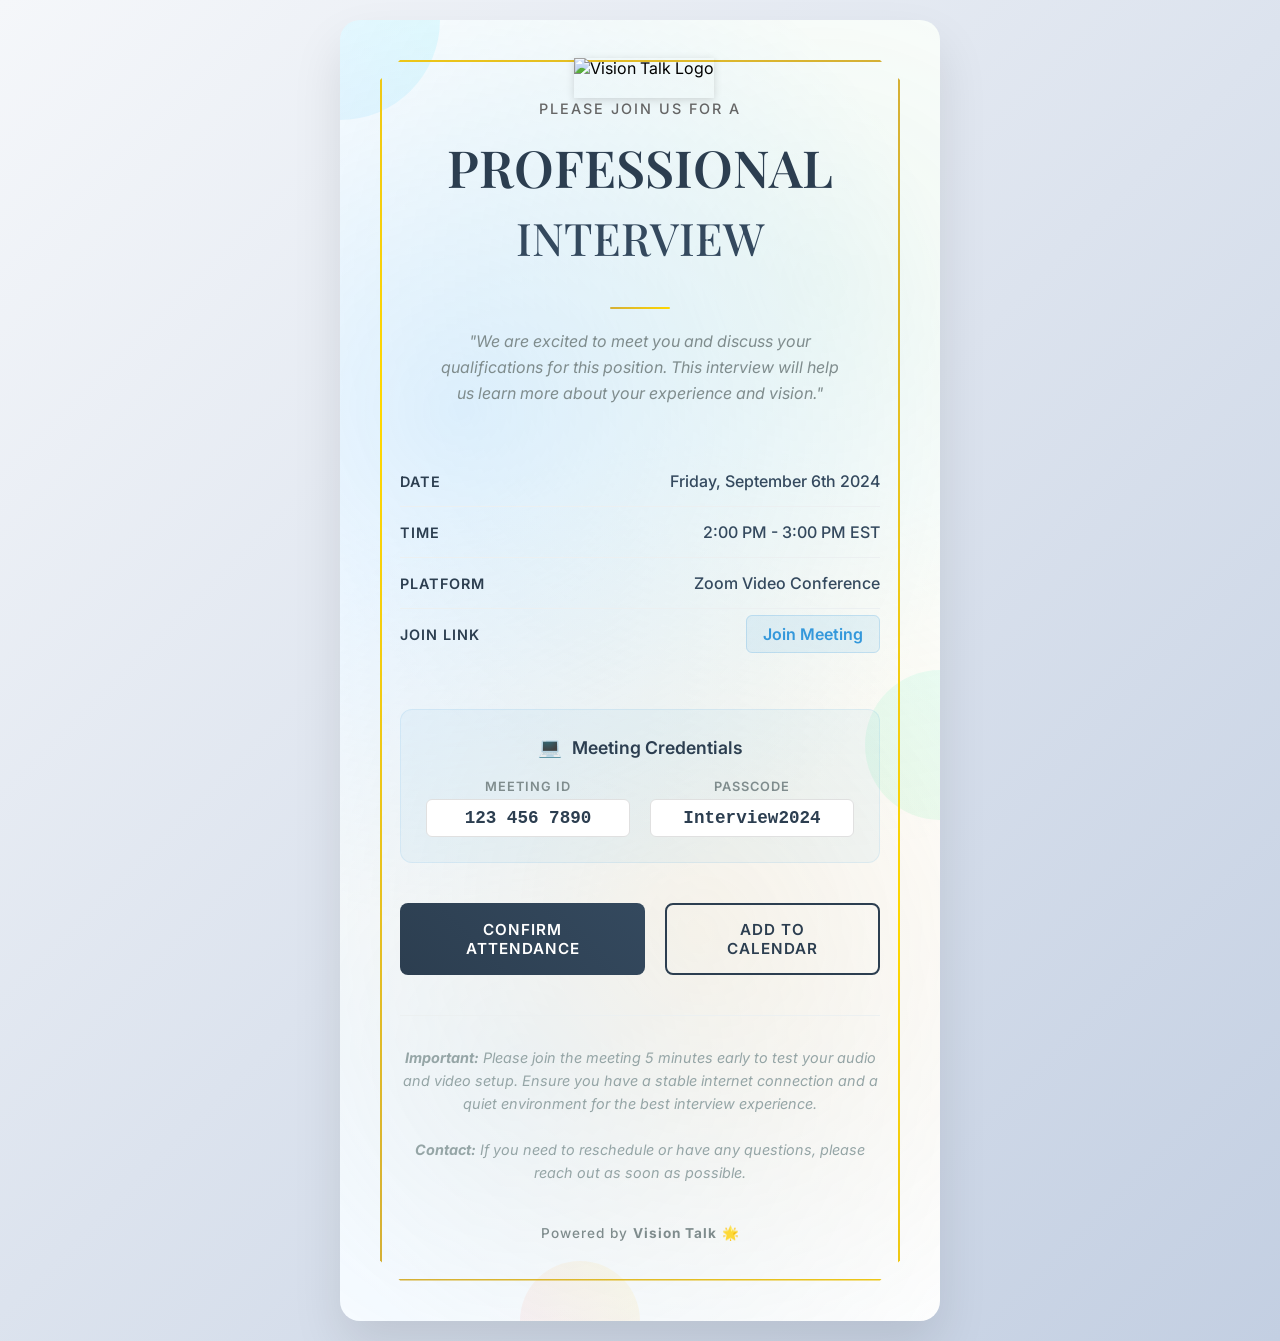
==== index.html @ 036f61ce "rename" ====
<!DOCTYPE html>
<html lang="en">
  <head>
    <meta charset="UTF-8" />
    <meta name="viewport" content="width=device-width, initial-scale=1.0" />
    <title>Interview Invitation</title>
    <link
      rel="stylesheet"
      href="https://cdnjs.cloudflare.com/ajax/libs/animate.css/4.1.1/animate.min.css"
    />
    <link
      href="https://fonts.googleapis.com/css2?family=Playfair+Display:wght@400;500;600;700&family=Inter:wght@300;400;500;600&display=swap"
      rel="stylesheet"
    />
    <style>
      * {
        margin: 0;
        padding: 0;
        box-sizing: border-box;
      }

      body {
        font-family: "Inter", sans-serif;
        background: linear-gradient(135deg, #f5f7fa 0%, #c3cfe2 100%);
        min-height: 100vh;
        display: flex;
        justify-content: center;
        align-items: center;
        padding: 20px;
      }

      .invitation-container {
        position: relative;
        max-width: 600px;
        width: 100%;
        background: white;
        border-radius: 20px;
        overflow: hidden;
        box-shadow: 0 25px 50px rgba(0, 0, 0, 0.1);
        transition: transform 0.3s ease, box-shadow 0.3s ease;
      }

      .invitation-container:hover {
        transform: translateY(-5px);
        box-shadow: 0 35px 70px rgba(0, 0, 0, 0.15);
      }

      /* Watercolor Background */
      .watercolor-bg {
        position: absolute;
        top: 0;
        left: 0;
        width: 100%;
        height: 100%;
        opacity: 0.6;
        background: radial-gradient(
            circle at 20% 30%,
            rgba(79, 172, 254, 0.3) 0%,
            transparent 50%
          ),
          radial-gradient(
            circle at 80% 20%,
            rgba(130, 202, 157, 0.2) 0%,
            transparent 50%
          ),
          radial-gradient(
            circle at 60% 70%,
            rgba(255, 183, 77, 0.2) 0%,
            transparent 50%
          ),
          radial-gradient(
            circle at 30% 80%,
            rgba(79, 172, 254, 0.2) 0%,
            transparent 50%
          );
      }

      /* Animated watercolor blobs */
      .blob {
        position: absolute;
        border-radius: 50%;
        opacity: 0.1;
        animation: float 6s ease-in-out infinite;
      }

      .blob1 {
        width: 200px;
        height: 200px;
        background: linear-gradient(45deg, #4facfe, #00f2fe);
        top: -100px;
        left: -100px;
        animation-delay: 0s;
      }

      .blob2 {
        width: 150px;
        height: 150px;
        background: linear-gradient(45deg, #43e97b, #38f9d7);
        top: 50%;
        right: -75px;
        animation-delay: 2s;
      }

      .blob3 {
        width: 120px;
        height: 120px;
        background: linear-gradient(45deg, #fa709a, #fee140);
        bottom: -60px;
        left: 30%;
        animation-delay: 4s;
      }

      @keyframes float {
        0%,
        100% {
          transform: translateY(0px) scale(1);
          opacity: 0.1;
        }
        50% {
          transform: translateY(-20px) scale(1.1);
          opacity: 0.15;
        }
      }

      /* Geometric frame */
      .geometric-frame {
        position: absolute;
        top: 40px;
        left: 40px;
        right: 40px;
        bottom: 40px;
        border: 2px solid transparent;
        background: linear-gradient(45deg, #d4af37, #ffd700, #d4af37) border-box;
        -webkit-mask: linear-gradient(#fff 0 0) padding-box,
          linear-gradient(#fff 0 0);
        -webkit-mask-composite: exclude;
        mask: linear-gradient(#fff 0 0) padding-box, linear-gradient(#fff 0 0);
        mask-composite: exclude;
        clip-path: polygon(
          0 20px,
          20px 0,
          calc(100% - 20px) 0,
          100% 20px,
          100% calc(100% - 20px),
          calc(100% - 20px) 100%,
          20px 100%,
          0 calc(100% - 20px)
        );
      }

      /* Content */
      .content {
        position: relative;
        z-index: 10;
        padding: 80px 60px;
        text-align: center;
      }

      .header-text {
        font-family: "Inter", sans-serif;
        font-size: 0.9rem;
        font-weight: 500;
        color: #666;
        letter-spacing: 2px;
        text-transform: uppercase;
        margin-bottom: 20px;
      }

      .main-title {
        font-family: "Playfair Display", serif;
        font-size: 3.2rem;
        font-weight: 600;
        color: #2c3e50;
        margin-bottom: 10px;
        line-height: 1.2;
      }

      .subtitle {
        font-family: "Playfair Display", serif;
        font-size: 2.8rem;
        font-weight: 500;
        color: #34495e;
        margin-bottom: 40px;
      }

      .invitation-text {
        font-size: 1rem;
        color: #7f8c8d;
        font-style: italic;
        margin-bottom: 50px;
        max-width: 400px;
        margin-left: auto;
        margin-right: auto;
        line-height: 1.6;
      }

      /* Details Section */
      .details-section {
        margin: 50px 0;
      }

      .detail-row {
        display: flex;
        justify-content: space-between;
        align-items: center;
        padding: 15px 0;
        border-bottom: 1px solid #ecf0f1;
      }

      .detail-row:last-child {
        border-bottom: none;
      }

      .detail-label {
        font-family: "Inter", sans-serif;
        font-size: 0.9rem;
        font-weight: 600;
        color: #2c3e50;
        text-transform: uppercase;
        letter-spacing: 1px;
        flex: 1;
        text-align: left;
      }

      .detail-value {
        font-family: "Inter", sans-serif;
        font-size: 1rem;
        color: #34495e;
        flex: 2;
        text-align: right;
        font-weight: 500;
      }

      .zoom-link {
        color: #3498db !important;
        text-decoration: none;
        font-weight: 600;
        padding: 8px 16px;
        background: rgba(52, 152, 219, 0.1);
        border-radius: 6px;
        transition: all 0.3s ease;
        border: 1px solid rgba(52, 152, 219, 0.2);
      }

      .zoom-link:hover {
        background: #3498db;
        color: white !important;
        transform: translateY(-2px);
        box-shadow: 0 5px 15px rgba(52, 152, 219, 0.3);
      }

      /* Meeting Info Box */
      .meeting-info {
        background: rgba(52, 152, 219, 0.05);
        border: 1px solid rgba(52, 152, 219, 0.1);
        border-radius: 12px;
        padding: 25px;
        margin: 30px 0;
      }

      .meeting-info h4 {
        font-family: "Inter", sans-serif;
        font-size: 1.1rem;
        font-weight: 600;
        color: #2c3e50;
        margin-bottom: 15px;
        display: flex;
        align-items: center;
        justify-content: center;
      }

      .meeting-info h4:before {
        content: "💻";
        margin-right: 10px;
        font-size: 1.2rem;
      }

      .credentials {
        display: grid;
        grid-template-columns: 1fr 1fr;
        gap: 20px;
        margin-top: 20px;
      }

      .credential-item {
        text-align: center;
      }

      .credential-label {
        font-size: 0.8rem;
        font-weight: 600;
        color: #7f8c8d;
        text-transform: uppercase;
        letter-spacing: 1px;
        margin-bottom: 5px;
      }

      .credential-value {
        font-size: 1.1rem;
        font-weight: 600;
        color: #2c3e50;
        font-family: "Courier New", monospace;
        background: white;
        padding: 8px 12px;
        border-radius: 6px;
        border: 1px solid #e0e0e0;
      }

      /* Action Buttons */
      .action-buttons {
        display: flex;
        gap: 20px;
        justify-content: center;
        margin: 40px 0 20px 0;
      }

      .btn {
        padding: 15px 30px;
        border: none;
        border-radius: 8px;
        font-family: "Inter", sans-serif;
        font-size: 0.95rem;
        font-weight: 600;
        cursor: pointer;
        transition: all 0.3s ease;
        text-transform: uppercase;
        letter-spacing: 1px;
      }

      .btn-primary {
        background: linear-gradient(45deg, #2c3e50, #34495e);
        color: white;
      }

      .btn-secondary {
        background: transparent;
        color: #2c3e50;
        border: 2px solid #2c3e50;
      }

      .btn:hover {
        transform: translateY(-3px);
        box-shadow: 0 10px 25px rgba(0, 0, 0, 0.2);
      }

      .btn-secondary:hover {
        background: #2c3e50;
        color: white;
      }

      /* Footer Note */
      .footer-note {
        margin-top: 40px;
        padding-top: 30px;
        border-top: 1px solid #ecf0f1;
        font-size: 0.9rem;
        color: #95a5a6;
        font-style: italic;
        line-height: 1.6;
      }

      /* Responsive Design */
      @media (max-width: 768px) {
        .content {
          padding: 60px 30px;
        }

        .main-title {
          font-size: 2.5rem;
        }

        .subtitle {
          font-size: 2.2rem;
        }

        .geometric-frame {
          left: 20px;
          right: 20px;
          top: 20px;
          bottom: 20px;
        }

        .action-buttons {
          flex-direction: column;
          align-items: center;
        }

        .btn {
          min-width: 200px;
        }

        .credentials {
          grid-template-columns: 1fr;
        }

        .detail-row {
          flex-direction: column;
          gap: 10px;
          align-items: flex-start;
        }

        .detail-label,
        .detail-value {
          text-align: left;
        }
      }

      .brand-header {
        position: absolute;
        top: 38px;
        left: 39%;
        transform: translateX(-50%);
        display: flex;
        align-items: center;
        gap: 10px;
        z-index: 20;
      }

      .brand-header img {
        /* width: 40px; */
        height: 40px;
        /* border-radius: 50%; */
        object-fit: cover;
        box-shadow: 0 2px 8px rgba(0, 0, 0, 0.15);
      }

      .brand-header span {
        font-family: "Playfair Display", serif;
        font-size: 1.2rem;
        font-weight: 600;
        color: #2c3e50;
      }

      .brand-footer {
        margin-top: 40px;
        font-size: 0.85rem;
        font-weight: 500;
        color: #7f8c8d;
        text-align: center;
        letter-spacing: 1px;
      }

      .accent-line {
        width: 60px;
        height: 2px;
        background: linear-gradient(90deg, #d4af37, #ffd700);
        margin: 20px auto;
        border-radius: 1px;
      }
    </style>
  </head>
  <body>
    <div class="invitation-container fade-in-scale">
      <!-- Animated background elements -->
      <div class="watercolor-bg"></div>
      <div class="blob blob1"></div>
      <div class="blob blob2"></div>
      <div class="blob blob3"></div>

      <!-- Geometric frame -->
      <div class="geometric-frame"></div>

      <div
        class="brand-header animate__animated animate__fadeInDown"
        data-wow-delay="0.1s"
      >
        <img src="remove-logo.png" alt="Vision Talk Logo" />
        <!-- <span>Vision Talk</span> -->
      </div>

      <div class="content">
        <div
          class="header-text animate-on-scroll animate__fadeInDown"
          data-wow-delay="0.2s"
        >
          Please join us for a
        </div>

        <h1
          class="main-title animate-on-scroll animate__fadeInUp"
          data-wow-delay="0.4s"
        >
          PROFESSIONAL
        </h1>
        <h2
          class="subtitle animate-on-scroll animate__fadeInUp"
          data-wow-delay="0.6s"
        >
          INTERVIEW
        </h2>

        <div
          class="accent-line animate-on-scroll animate__fadeIn"
          data-wow-delay="0.8s"
        ></div>

        <p
          class="invitation-text animate-on-scroll animate__fadeInUp"
          data-wow-delay="1s"
        >
          "We are excited to meet you and discuss your qualifications for this
          position. This interview will help us learn more about your experience
          and vision."
        </p>

        <div
          class="details-section animate-on-scroll animate__fadeInUp"
          data-wow-delay="1.2s"
        >
          <div class="detail-row">
            <span class="detail-label">Date</span>
            <span class="detail-value">Friday, September 6th 2024</span>
          </div>

          <div class="detail-row">
            <span class="detail-label">Time</span>
            <span class="detail-value">2:00 PM - 3:00 PM EST</span>
          </div>

          <div class="detail-row">
            <span class="detail-label">Platform</span>
            <span class="detail-value">Zoom Video Conference</span>
          </div>

          <div class="detail-row">
            <span class="detail-label">Join Link</span>
            <span class="detail-value">
              <a
                href="https://zoom.us/j/1234567890?pwd=example123"
                class="zoom-link"
                target="_blank"
              >
                Join Meeting
              </a>
            </span>
          </div>
        </div>

        <div
          class="meeting-info animate-on-scroll animate__fadeInUp"
          data-wow-delay="1.0s"
        >
          <h4>Meeting Credentials</h4>
          <div class="credentials">
            <div class="credential-item">
              <div class="credential-label">Meeting ID</div>
              <div class="credential-value">123 456 7890</div>
            </div>
            <div class="credential-item">
              <div class="credential-label">Passcode</div>
              <div class="credential-value">Interview2024</div>
            </div>
          </div>
        </div>

        <div
          class="action-buttons animate-on-scroll animate__fadeInUp"
          data-wow-delay="1.0s"
        >
          <button class="btn btn-primary" onclick="confirmAttendance()">
            Confirm Attendance
          </button>
          <button class="btn btn-secondary" onclick="addToCalendar()">
            Add to Calendar
          </button>
        </div>

        <div
          class="footer-note animate-on-scroll animate__fadeIn"
          data-wow-delay="1.1s"
        >
          <strong>Important:</strong> Please join the meeting 5 minutes early to
          test your audio and video setup. Ensure you have a stable internet
          connection and a quiet environment for the best interview experience.
          <br /><br />
          <strong>Contact:</strong> If you need to reschedule or have any
          questions, please reach out as soon as possible.
        </div>

        <div
          class="brand-footer animate__animated animate__fadeInUp"
          data-wow-delay="1.8s"
        >
          Powered by <strong>Vision Talk</strong> 🌟
        </div>
      </div>
    </div>

    <script src="https://cdnjs.cloudflare.com/ajax/libs/wow/1.1.2/wow.min.js"></script>

    <script>
      new WOW({
        boxClass: "animate-on-scroll",
        animateClass: "animate__animated",
        offset: 0,
        mobile: true,
        live: true,
      }).init();

      function confirmAttendance() {
        showNotification(
          "✓ Confirmation Received",
          "Thank you for confirming your attendance. A calendar invite and reminder will be sent to your email shortly.",
          "success"
        );

        const container = document.querySelector(".invitation-container");
        container.style.borderColor = "#27ae60";
        container.style.boxShadow = "0 25px 50px rgba(39, 174, 96, 0.2)";

        setTimeout(() => {
          container.style.borderColor = "";
          container.style.boxShadow = "0 25px 50px rgba(0, 0, 0, 0.1)";
        }, 2000);
      }

      function addToCalendar() {
        const startDate = "20240906T190000Z";
        const endDate = "20240906T200000Z";
        const title = "Professional Interview";
        const description =
          "Job Interview via Zoom Video Conference. Meeting ID: 123 456 7890, Passcode: Interview2024. Please join 5 minutes early.";
        const location = "Zoom Video Conference";

        const googleCalendarUrl = `https://calendar.google.com/calendar/render?action=TEMPLATE&text=${encodeURIComponent(
          title
        )}&dates=${startDate}/${endDate}&details=${encodeURIComponent(
          description
        )}&location=${encodeURIComponent(location)}`;

        window.open(googleCalendarUrl, "_blank");
        showNotification(
          "📅 Calendar Event",
          "Opening calendar to schedule your interview appointment.",
          "info"
        );
      }

      function showNotification(title, message, type) {
        const notification = document.createElement("div");
        const bgColor =
          type === "success"
            ? "linear-gradient(45deg, #27ae60, #2ecc71)"
            : "linear-gradient(45deg, #3498db, #5dade2)";

        notification.style.cssText = `
                position: fixed;
                top: 30px;
                right: 30px;
                background: ${bgColor};
                color: white;
                padding: 20px 25px;
                border-radius: 12px;
                box-shadow: 0 15px 35px rgba(0, 0, 0, 0.2);
                z-index: 10000;
                max-width: 350px;
                transform: translateX(400px);
                transition: transform 0.4s cubic-bezier(0.4, 0, 0.2, 1);
                font-family: 'Inter', sans-serif;
            `;

        notification.innerHTML = `
                <div style="font-weight: 600; font-size: 1rem; margin-bottom: 8px; display: flex; align-items: center;">
                    ${title}
                </div>
                <div style="opacity: 0.95; line-height: 1.4; font-size: 0.9rem;">
                    ${message}
                </div>
            `;

        document.body.appendChild(notification);

        setTimeout(() => {
          notification.style.transform = "translateX(0)";
        }, 100);

        setTimeout(() => {
          notification.style.transform = "translateX(400px)";
          setTimeout(() => {
            if (document.body.contains(notification)) {
              document.body.removeChild(notification);
            }
          }, 400);
        }, 4000);
      }

      // Add subtle parallax effect on scroll
      window.addEventListener("scroll", () => {
        const scrolled = window.pageYOffset;
        const parallax = document.querySelector(".watercolor-bg");
        const speed = scrolled * 0.5;
        parallax.style.transform = `translateY(${speed}px)`;
      });
    </script>
  </body>
</html>
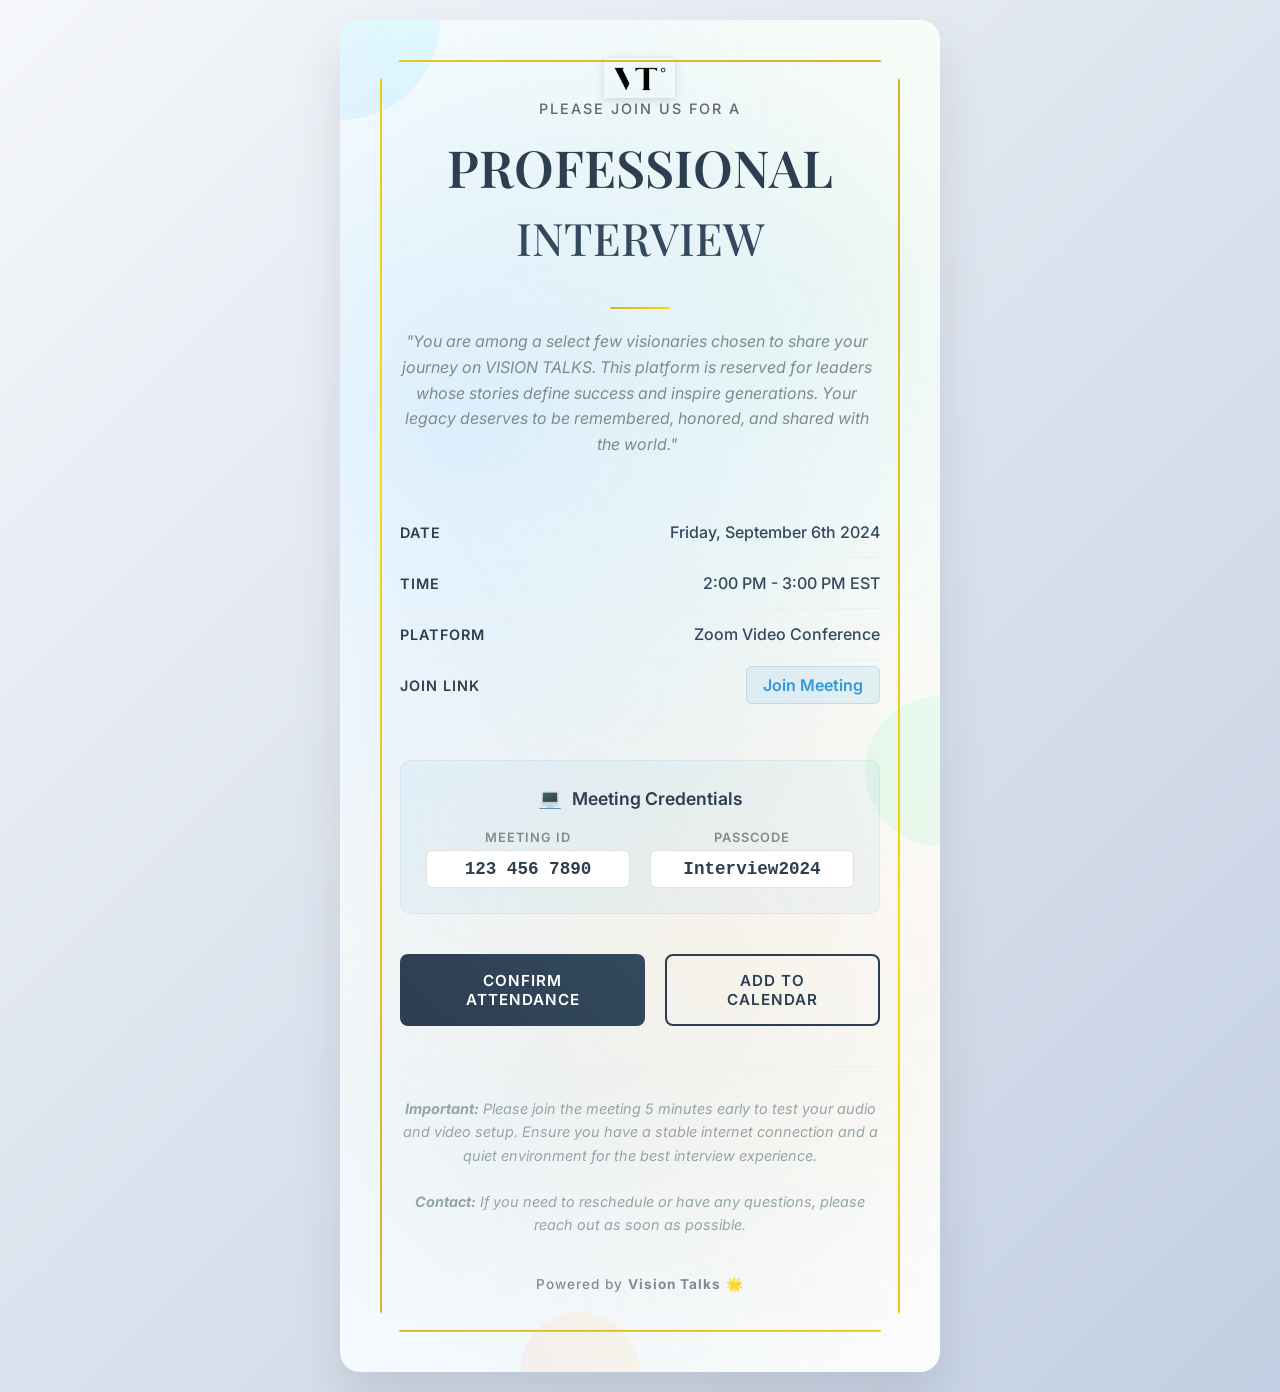
==== commit bc493c5e: "invo logo" ====
--- a/index.html
+++ b/index.html
@@ -188,9 +188,7 @@
         color: #7f8c8d;
         font-style: italic;
         margin-bottom: 50px;
-        max-width: 400px;
-        margin-left: auto;
-        margin-right: auto;
+        max-width: 473px;
         line-height: 1.6;
       }
 
@@ -417,9 +415,8 @@
       }
 
       .brand-header img {
-        /* width: 40px; */
         height: 40px;
-        /* border-radius: 50%; */
+        margin-left: 30px;
         object-fit: cover;
         box-shadow: 0 2px 8px rgba(0, 0, 0, 0.15);
       }
@@ -461,11 +458,10 @@
       <div class="geometric-frame"></div>
 
       <div
-        class="brand-header animate__animated animate__fadeInDown"
+        class="brand-header animate__animated animate__fadeInDown flex justify-center"
         data-wow-delay="0.1s"
       >
-        <img src="remove-logo.png" alt="Vision Talk Logo" />
-        <!-- <span>Vision Talk</span> -->
+        <img src="logo.png" alt="Vision Talk Logo" />
       </div>
 
       <div class="content">
@@ -498,9 +494,10 @@
           class="invitation-text animate-on-scroll animate__fadeInUp"
           data-wow-delay="1s"
         >
-          "We are excited to meet you and discuss your qualifications for this
-          position. This interview will help us learn more about your experience
-          and vision."
+          "You are among a select few visionaries chosen to share your journey
+          on VISION TALKS. This platform is reserved for leaders whose stories
+          define success and inspire generations. Your legacy deserves to be
+          remembered, honored, and shared with the world."
         </p>
 
         <div
@@ -581,7 +578,7 @@
           class="brand-footer animate__animated animate__fadeInUp"
           data-wow-delay="1.8s"
         >
-          Powered by <strong>Vision Talk</strong> 🌟
+          Powered by <strong>Vision Talks</strong> 🌟
         </div>
       </div>
     </div>
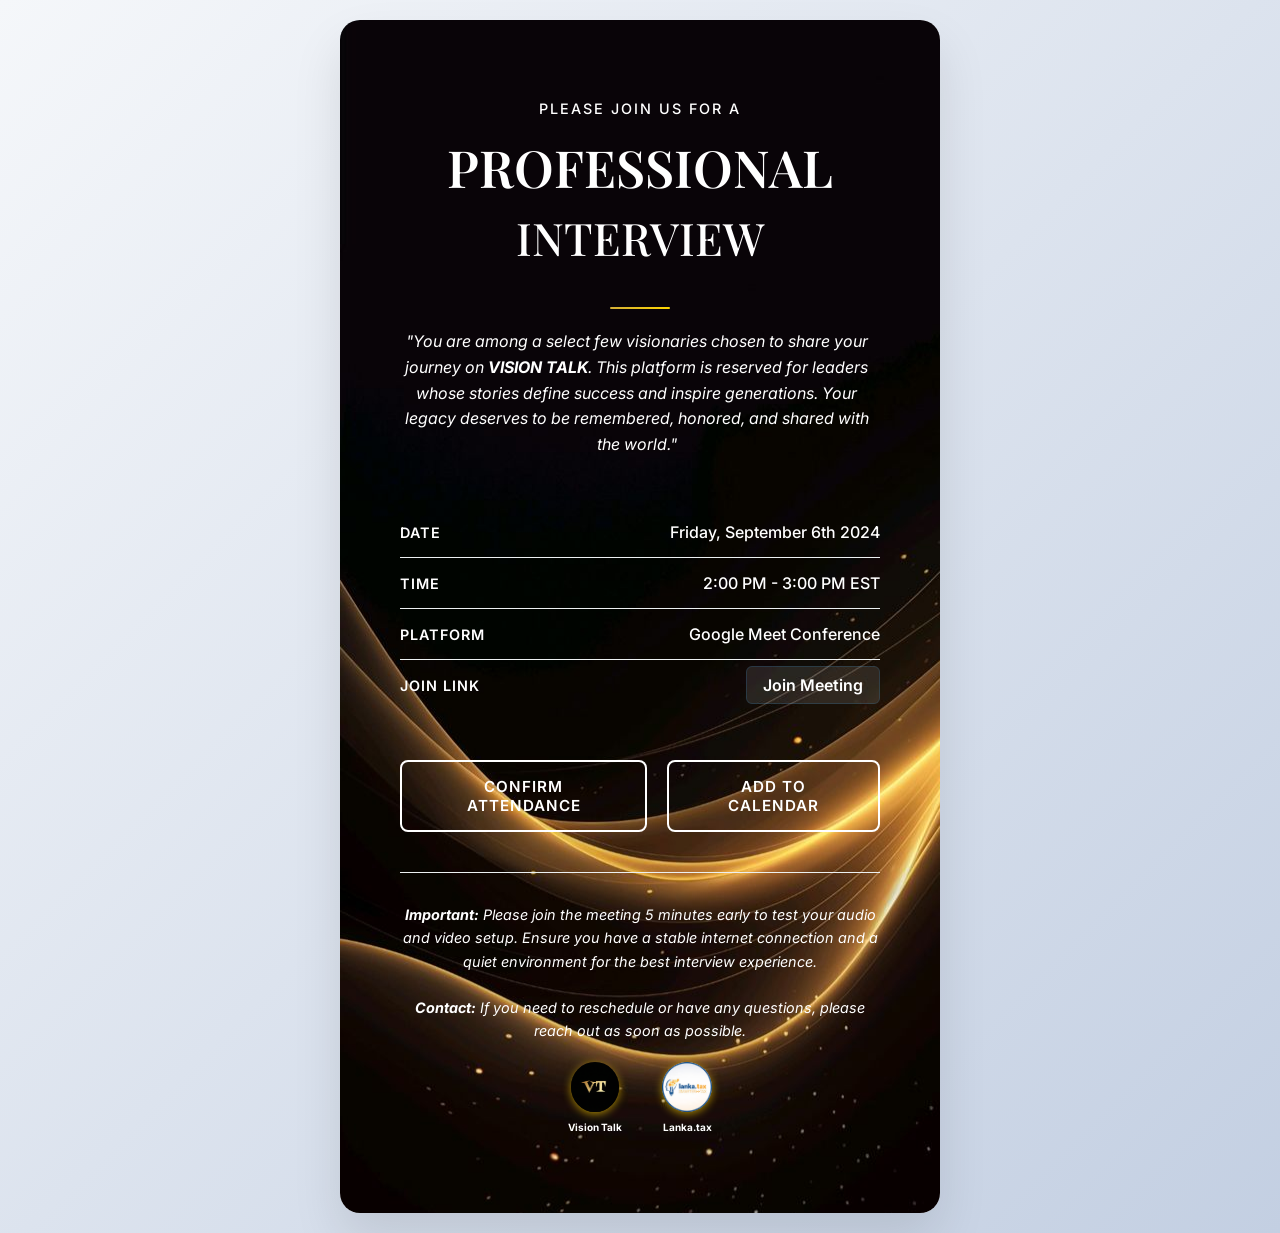
==== commit 69d03fa3: "updated" ====
--- a/index.html
+++ b/index.html
@@ -1,693 +1,113 @@
 <!DOCTYPE html>
 <html lang="en">
-  <head>
-    <meta charset="UTF-8" />
-    <meta name="viewport" content="width=device-width, initial-scale=1.0" />
-    <title>Interview Invitation</title>
-    <link
-      rel="stylesheet"
-      href="https://cdnjs.cloudflare.com/ajax/libs/animate.css/4.1.1/animate.min.css"
-    />
-    <link
-      href="https://fonts.googleapis.com/css2?family=Playfair+Display:wght@400;500;600;700&family=Inter:wght@300;400;500;600&display=swap"
-      rel="stylesheet"
-    />
-    <style>
-      * {
-        margin: 0;
-        padding: 0;
-        box-sizing: border-box;
-      }
 
-      body {
-        font-family: "Inter", sans-serif;
-        background: linear-gradient(135deg, #f5f7fa 0%, #c3cfe2 100%);
-        min-height: 100vh;
-        display: flex;
-        justify-content: center;
-        align-items: center;
-        padding: 20px;
-      }
+<head>
+  <meta charset="UTF-8" />
+  <meta name="viewport" content="width=device-width, initial-scale=1.0" />
+  <title>Interview Invitation</title>
+  <link rel="stylesheet" href="https://cdnjs.cloudflare.com/ajax/libs/animate.css/4.1.1/animate.min.css" />
+  <link
+    href="https://fonts.googleapis.com/css2?family=Playfair+Display:wght@400;500;600;700&family=Inter:wght@300;400;500;600&display=swap"
+    rel="stylesheet" />
+  <link rel="stylesheet" href="style.css">
+</head>
 
-      .invitation-container {
-        position: relative;
-        max-width: 600px;
-        width: 100%;
-        background: white;
-        border-radius: 20px;
-        overflow: hidden;
-        box-shadow: 0 25px 50px rgba(0, 0, 0, 0.1);
-        transition: transform 0.3s ease, box-shadow 0.3s ease;
-      }
+<body>
+  <div class="invitation-container fade-in-scale">
+    <!-- Animated background elements -->
+    <div class="watercolor-bg"></div>
+    <div class="blob blob1"></div>
+    <div class="blob blob2"></div>
+    <div class="blob blob3"></div>
 
-      .invitation-container:hover {
-        transform: translateY(-5px);
-        box-shadow: 0 35px 70px rgba(0, 0, 0, 0.15);
-      }
+    <!-- Geometric frame -->
+    <div class="geometric-frame"></div>
 
-      /* Watercolor Background */
-      .watercolor-bg {
-        position: absolute;
-        top: 0;
-        left: 0;
-        width: 100%;
-        height: 100%;
-        opacity: 0.6;
-        background: radial-gradient(
-            circle at 20% 30%,
-            rgba(79, 172, 254, 0.3) 0%,
-            transparent 50%
-          ),
-          radial-gradient(
-            circle at 80% 20%,
-            rgba(130, 202, 157, 0.2) 0%,
-            transparent 50%
-          ),
-          radial-gradient(
-            circle at 60% 70%,
-            rgba(255, 183, 77, 0.2) 0%,
-            transparent 50%
-          ),
-          radial-gradient(
-            circle at 30% 80%,
-            rgba(79, 172, 254, 0.2) 0%,
-            transparent 50%
-          );
-      }
+    <div class="brand-header animate__animated animate__fadeInDown flex justify-center" data-wow-delay="0.1s">
+    </div>
 
-      /* Animated watercolor blobs */
-      .blob {
-        position: absolute;
-        border-radius: 50%;
-        opacity: 0.1;
-        animation: float 6s ease-in-out infinite;
-      }
-
-      .blob1 {
-        width: 200px;
-        height: 200px;
-        background: linear-gradient(45deg, #4facfe, #00f2fe);
-        top: -100px;
-        left: -100px;
-        animation-delay: 0s;
-      }
-
-      .blob2 {
-        width: 150px;
-        height: 150px;
-        background: linear-gradient(45deg, #43e97b, #38f9d7);
-        top: 50%;
-        right: -75px;
-        animation-delay: 2s;
-      }
-
-      .blob3 {
-        width: 120px;
-        height: 120px;
-        background: linear-gradient(45deg, #fa709a, #fee140);
-        bottom: -60px;
-        left: 30%;
-        animation-delay: 4s;
-      }
-
-      @keyframes float {
-        0%,
-        100% {
-          transform: translateY(0px) scale(1);
-          opacity: 0.1;
-        }
-        50% {
-          transform: translateY(-20px) scale(1.1);
-          opacity: 0.15;
-        }
-      }
-
-      /* Geometric frame */
-      .geometric-frame {
-        position: absolute;
-        top: 40px;
-        left: 40px;
-        right: 40px;
-        bottom: 40px;
-        border: 2px solid transparent;
-        background: linear-gradient(45deg, #d4af37, #ffd700, #d4af37) border-box;
-        -webkit-mask: linear-gradient(#fff 0 0) padding-box,
-          linear-gradient(#fff 0 0);
-        -webkit-mask-composite: exclude;
-        mask: linear-gradient(#fff 0 0) padding-box, linear-gradient(#fff 0 0);
-        mask-composite: exclude;
-        clip-path: polygon(
-          0 20px,
-          20px 0,
-          calc(100% - 20px) 0,
-          100% 20px,
-          100% calc(100% - 20px),
-          calc(100% - 20px) 100%,
-          20px 100%,
-          0 calc(100% - 20px)
-        );
-      }
-
-      /* Content */
-      .content {
-        position: relative;
-        z-index: 10;
-        padding: 80px 60px;
-        text-align: center;
-      }
-
-      .header-text {
-        font-family: "Inter", sans-serif;
-        font-size: 0.9rem;
-        font-weight: 500;
-        color: #666;
-        letter-spacing: 2px;
-        text-transform: uppercase;
-        margin-bottom: 20px;
-      }
-
-      .main-title {
-        font-family: "Playfair Display", serif;
-        font-size: 3.2rem;
-        font-weight: 600;
-        color: #2c3e50;
-        margin-bottom: 10px;
-        line-height: 1.2;
-      }
-
-      .subtitle {
-        font-family: "Playfair Display", serif;
-        font-size: 2.8rem;
-        font-weight: 500;
-        color: #34495e;
-        margin-bottom: 40px;
-      }
-
-      .invitation-text {
-        font-size: 1rem;
-        color: #7f8c8d;
-        font-style: italic;
-        margin-bottom: 50px;
-        max-width: 473px;
-        line-height: 1.6;
-      }
-
-      /* Details Section */
-      .details-section {
-        margin: 50px 0;
-      }
-
-      .detail-row {
-        display: flex;
-        justify-content: space-between;
-        align-items: center;
-        padding: 15px 0;
-        border-bottom: 1px solid #ecf0f1;
-      }
-
-      .detail-row:last-child {
-        border-bottom: none;
-      }
-
-      .detail-label {
-        font-family: "Inter", sans-serif;
-        font-size: 0.9rem;
-        font-weight: 600;
-        color: #2c3e50;
-        text-transform: uppercase;
-        letter-spacing: 1px;
-        flex: 1;
-        text-align: left;
-      }
-
-      .detail-value {
-        font-family: "Inter", sans-serif;
-        font-size: 1rem;
-        color: #34495e;
-        flex: 2;
-        text-align: right;
-        font-weight: 500;
-      }
-
-      .zoom-link {
-        color: #3498db !important;
-        text-decoration: none;
-        font-weight: 600;
-        padding: 8px 16px;
-        background: rgba(52, 152, 219, 0.1);
-        border-radius: 6px;
-        transition: all 0.3s ease;
-        border: 1px solid rgba(52, 152, 219, 0.2);
-      }
-
-      .zoom-link:hover {
-        background: #3498db;
-        color: white !important;
-        transform: translateY(-2px);
-        box-shadow: 0 5px 15px rgba(52, 152, 219, 0.3);
-      }
-
-      /* Meeting Info Box */
-      .meeting-info {
-        background: rgba(52, 152, 219, 0.05);
-        border: 1px solid rgba(52, 152, 219, 0.1);
-        border-radius: 12px;
-        padding: 25px;
-        margin: 30px 0;
-      }
-
-      .meeting-info h4 {
-        font-family: "Inter", sans-serif;
-        font-size: 1.1rem;
-        font-weight: 600;
-        color: #2c3e50;
-        margin-bottom: 15px;
-        display: flex;
-        align-items: center;
-        justify-content: center;
-      }
-
-      .meeting-info h4:before {
-        content: "💻";
-        margin-right: 10px;
-        font-size: 1.2rem;
-      }
-
-      .credentials {
-        display: grid;
-        grid-template-columns: 1fr 1fr;
-        gap: 20px;
-        margin-top: 20px;
-      }
-
-      .credential-item {
-        text-align: center;
-      }
-
-      .credential-label {
-        font-size: 0.8rem;
-        font-weight: 600;
-        color: #7f8c8d;
-        text-transform: uppercase;
-        letter-spacing: 1px;
-        margin-bottom: 5px;
-      }
-
-      .credential-value {
-        font-size: 1.1rem;
-        font-weight: 600;
-        color: #2c3e50;
-        font-family: "Courier New", monospace;
-        background: white;
-        padding: 8px 12px;
-        border-radius: 6px;
-        border: 1px solid #e0e0e0;
-      }
-
-      /* Action Buttons */
-      .action-buttons {
-        display: flex;
-        gap: 20px;
-        justify-content: center;
-        margin: 40px 0 20px 0;
-      }
-
-      .btn {
-        padding: 15px 30px;
-        border: none;
-        border-radius: 8px;
-        font-family: "Inter", sans-serif;
-        font-size: 0.95rem;
-        font-weight: 600;
-        cursor: pointer;
-        transition: all 0.3s ease;
-        text-transform: uppercase;
-        letter-spacing: 1px;
-      }
-
-      .btn-primary {
-        background: linear-gradient(45deg, #2c3e50, #34495e);
-        color: white;
-      }
-
-      .btn-secondary {
-        background: transparent;
-        color: #2c3e50;
-        border: 2px solid #2c3e50;
-      }
-
-      .btn:hover {
-        transform: translateY(-3px);
-        box-shadow: 0 10px 25px rgba(0, 0, 0, 0.2);
-      }
-
-      .btn-secondary:hover {
-        background: #2c3e50;
-        color: white;
-      }
-
-      /* Footer Note */
-      .footer-note {
-        margin-top: 40px;
-        padding-top: 30px;
-        border-top: 1px solid #ecf0f1;
-        font-size: 0.9rem;
-        color: #95a5a6;
-        font-style: italic;
-        line-height: 1.6;
-      }
-
-      /* Responsive Design */
-      @media (max-width: 768px) {
-        .content {
-          padding: 60px 30px;
-        }
-
-        .main-title {
-          font-size: 2.5rem;
-        }
-
-        .subtitle {
-          font-size: 2.2rem;
-        }
-
-        .geometric-frame {
-          left: 20px;
-          right: 20px;
-          top: 20px;
-          bottom: 20px;
-        }
-
-        .action-buttons {
-          flex-direction: column;
-          align-items: center;
-        }
-
-        .btn {
-          min-width: 200px;
-        }
-
-        .credentials {
-          grid-template-columns: 1fr;
-        }
-
-        .detail-row {
-          flex-direction: column;
-          gap: 10px;
-          align-items: flex-start;
-        }
-
-        .detail-label,
-        .detail-value {
-          text-align: left;
-        }
-      }
-
-      .brand-header {
-        position: absolute;
-        top: 38px;
-        left: 39%;
-        transform: translateX(-50%);
-        display: flex;
-        align-items: center;
-        gap: 10px;
-        z-index: 20;
-      }
-
-      .brand-header img {
-        height: 40px;
-        margin-left: 30px;
-        object-fit: cover;
-        box-shadow: 0 2px 8px rgba(0, 0, 0, 0.15);
-      }
-
-      .brand-header span {
-        font-family: "Playfair Display", serif;
-        font-size: 1.2rem;
-        font-weight: 600;
-        color: #2c3e50;
-      }
-
-      .brand-footer {
-        margin-top: 40px;
-        font-size: 0.85rem;
-        font-weight: 500;
-        color: #7f8c8d;
-        text-align: center;
-        letter-spacing: 1px;
-      }
-
-      .accent-line {
-        width: 60px;
-        height: 2px;
-        background: linear-gradient(90deg, #d4af37, #ffd700);
-        margin: 20px auto;
-        border-radius: 1px;
-      }
-    </style>
-  </head>
-  <body>
-    <div class="invitation-container fade-in-scale">
-      <!-- Animated background elements -->
-      <div class="watercolor-bg"></div>
-      <div class="blob blob1"></div>
-      <div class="blob blob2"></div>
-      <div class="blob blob3"></div>
-
-      <!-- Geometric frame -->
-      <div class="geometric-frame"></div>
-
-      <div
-        class="brand-header animate__animated animate__fadeInDown flex justify-center"
-        data-wow-delay="0.1s"
-      >
-        <img src="logo.png" alt="Vision Talk Logo" />
+    <div class="content" >
+      <div class="header-text animate-on-scroll animate__fadeInDown" data-wow-delay="0.2s">
+        Please join us for a
       </div>
 
-      <div class="content">
-        <div
-          class="header-text animate-on-scroll animate__fadeInDown"
-          data-wow-delay="0.2s"
-        >
-          Please join us for a
+      <h1 class="main-title animate-on-scroll animate__fadeInUp" data-wow-delay="0.4s">
+        PROFESSIONAL
+      </h1>
+      <h2 class="subtitle animate-on-scroll animate__fadeInUp" data-wow-delay="0.6s">
+        INTERVIEW
+      </h2>
+
+      <div class="accent-line animate-on-scroll animate__fadeIn" data-wow-delay="0.8s"></div>
+
+      <p class="invitation-text animate-on-scroll animate__fadeInUp" data-wow-delay="1s">
+        "You are among a select few visionaries chosen to share your journey
+        on <strong>VISION TALK</strong>. This platform is reserved for leaders whose stories
+        define success and inspire generations. Your legacy deserves to be
+        remembered, honored, and shared with the world."
+      </p>
+
+      <div class="details-section animate-on-scroll animate__fadeInUp" data-wow-delay="1.2s">
+        <div class="detail-row">
+          <span class="detail-label">Date</span>
+          <span class="detail-value">Friday, September 6th 2024</span>
         </div>
 
-        <h1
-          class="main-title animate-on-scroll animate__fadeInUp"
-          data-wow-delay="0.4s"
-        >
-          PROFESSIONAL
-        </h1>
-        <h2
-          class="subtitle animate-on-scroll animate__fadeInUp"
-          data-wow-delay="0.6s"
-        >
-          INTERVIEW
-        </h2>
-
-        <div
-          class="accent-line animate-on-scroll animate__fadeIn"
-          data-wow-delay="0.8s"
-        ></div>
-
-        <p
-          class="invitation-text animate-on-scroll animate__fadeInUp"
-          data-wow-delay="1s"
-        >
-          "You are among a select few visionaries chosen to share your journey
-          on VISION TALKS. This platform is reserved for leaders whose stories
-          define success and inspire generations. Your legacy deserves to be
-          remembered, honored, and shared with the world."
-        </p>
-
-        <div
-          class="details-section animate-on-scroll animate__fadeInUp"
-          data-wow-delay="1.2s"
-        >
-          <div class="detail-row">
-            <span class="detail-label">Date</span>
-            <span class="detail-value">Friday, September 6th 2024</span>
-          </div>
-
-          <div class="detail-row">
-            <span class="detail-label">Time</span>
-            <span class="detail-value">2:00 PM - 3:00 PM EST</span>
-          </div>
-
-          <div class="detail-row">
-            <span class="detail-label">Platform</span>
-            <span class="detail-value">Zoom Video Conference</span>
-          </div>
-
-          <div class="detail-row">
-            <span class="detail-label">Join Link</span>
-            <span class="detail-value">
-              <a
-                href="https://zoom.us/j/1234567890?pwd=example123"
-                class="zoom-link"
-                target="_blank"
-              >
-                Join Meeting
-              </a>
-            </span>
-          </div>
+        <div class="detail-row">
+          <span class="detail-label">Time</span>
+          <span class="detail-value">2:00 PM - 3:00 PM EST</span>
         </div>
 
-        <div
-          class="meeting-info animate-on-scroll animate__fadeInUp"
-          data-wow-delay="1.0s"
-        >
-          <h4>Meeting Credentials</h4>
-          <div class="credentials">
-            <div class="credential-item">
-              <div class="credential-label">Meeting ID</div>
-              <div class="credential-value">123 456 7890</div>
-            </div>
-            <div class="credential-item">
-              <div class="credential-label">Passcode</div>
-              <div class="credential-value">Interview2024</div>
-            </div>
-          </div>
+        <div class="detail-row">
+          <span class="detail-label">Platform</span>
+          <span class="detail-value">Google Meet Conference</span>
         </div>
 
-        <div
-          class="action-buttons animate-on-scroll animate__fadeInUp"
-          data-wow-delay="1.0s"
-        >
-          <button class="btn btn-primary" onclick="confirmAttendance()">
-            Confirm Attendance
-          </button>
-          <button class="btn btn-secondary" onclick="addToCalendar()">
-            Add to Calendar
-          </button>
+        <div class="detail-row">
+          <span class="detail-label">Join Link</span>
+          <span class="detail-value">
+            <a href="https://meet.google.com/abc-defg-hij" class="meet-link" target="_blank">
+              Join Meeting
+            </a>
+          </span>
+        </div>
+      </div>
+      <div class="action-buttons animate-on-scroll animate__fadeInUp" data-wow-delay="1.0s">
+        <button class="btn btn-primary" onclick="confirmAttendance()">
+          Confirm Attendance
+        </button>
+        <button class="btn btn-secondary" onclick="addToCalendar()">
+          Add to Calendar
+        </button>
+      </div>
+
+      <div class="footer-note animate-on-scroll animate__fadeIn" data-wow-delay="1.1s">
+        <strong>Important:</strong> Please join the meeting 5 minutes early to
+        test your audio and video setup. Ensure you have a stable internet
+        connection and a quiet environment for the best interview experience.
+        <br /><br />
+        <strong>Contact:</strong> If you need to reschedule or have any
+        questions, please reach out as soon as possible.
+      </div>
+
+
+      <div class="partner-logos animate__animated animate__fadeInUp" data-wow-delay="2.0s"
+        style="display: flex; justify-content: center; gap: 40px; margin-top: 20px; align-items: center;">
+        <div class="company">
+          <img src="logo.png" alt="Company 2 Logo" style="height: 50px; border-radius: 50%;" />
+          <div><strong>Vision Talk</strong></div>
+        </div>
+        <div class="company">
+          <img src="company.jpg" alt="Company 1 Logo" style="height: 50px; border-radius: 50%;" />
+          <div><strong>Lanka.tax</strong></div>
         </div>
 
-        <div
-          class="footer-note animate-on-scroll animate__fadeIn"
-          data-wow-delay="1.1s"
-        >
-          <strong>Important:</strong> Please join the meeting 5 minutes early to
-          test your audio and video setup. Ensure you have a stable internet
-          connection and a quiet environment for the best interview experience.
-          <br /><br />
-          <strong>Contact:</strong> If you need to reschedule or have any
-          questions, please reach out as soon as possible.
-        </div>
 
-        <div
-          class="brand-footer animate__animated animate__fadeInUp"
-          data-wow-delay="1.8s"
-        >
-          Powered by <strong>Vision Talks</strong> 🌟
-        </div>
       </div>
     </div>
+  </div>
+</body>
+<script src="https://cdnjs.cloudflare.com/ajax/libs/wow/1.1.2/wow.min.js"></script>
+<script src="script.js"></script>
 
-    <script src="https://cdnjs.cloudflare.com/ajax/libs/wow/1.1.2/wow.min.js"></script>
-
-    <script>
-      new WOW({
-        boxClass: "animate-on-scroll",
-        animateClass: "animate__animated",
-        offset: 0,
-        mobile: true,
-        live: true,
-      }).init();
-
-      function confirmAttendance() {
-        showNotification(
-          "✓ Confirmation Received",
-          "Thank you for confirming your attendance. A calendar invite and reminder will be sent to your email shortly.",
-          "success"
-        );
-
-        const container = document.querySelector(".invitation-container");
-        container.style.borderColor = "#27ae60";
-        container.style.boxShadow = "0 25px 50px rgba(39, 174, 96, 0.2)";
-
-        setTimeout(() => {
-          container.style.borderColor = "";
-          container.style.boxShadow = "0 25px 50px rgba(0, 0, 0, 0.1)";
-        }, 2000);
-      }
-
-      function addToCalendar() {
-        const startDate = "20240906T190000Z";
-        const endDate = "20240906T200000Z";
-        const title = "Professional Interview";
-        const description =
-          "Job Interview via Zoom Video Conference. Meeting ID: 123 456 7890, Passcode: Interview2024. Please join 5 minutes early.";
-        const location = "Zoom Video Conference";
-
-        const googleCalendarUrl = `https://calendar.google.com/calendar/render?action=TEMPLATE&text=${encodeURIComponent(
-          title
-        )}&dates=${startDate}/${endDate}&details=${encodeURIComponent(
-          description
-        )}&location=${encodeURIComponent(location)}`;
-
-        window.open(googleCalendarUrl, "_blank");
-        showNotification(
-          "📅 Calendar Event",
-          "Opening calendar to schedule your interview appointment.",
-          "info"
-        );
-      }
-
-      function showNotification(title, message, type) {
-        const notification = document.createElement("div");
-        const bgColor =
-          type === "success"
-            ? "linear-gradient(45deg, #27ae60, #2ecc71)"
-            : "linear-gradient(45deg, #3498db, #5dade2)";
-
-        notification.style.cssText = `
-                position: fixed;
-                top: 30px;
-                right: 30px;
-                background: ${bgColor};
-                color: white;
-                padding: 20px 25px;
-                border-radius: 12px;
-                box-shadow: 0 15px 35px rgba(0, 0, 0, 0.2);
-                z-index: 10000;
-                max-width: 350px;
-                transform: translateX(400px);
-                transition: transform 0.4s cubic-bezier(0.4, 0, 0.2, 1);
-                font-family: 'Inter', sans-serif;
-            `;
-
-        notification.innerHTML = `
-                <div style="font-weight: 600; font-size: 1rem; margin-bottom: 8px; display: flex; align-items: center;">
-                    ${title}
-                </div>
-                <div style="opacity: 0.95; line-height: 1.4; font-size: 0.9rem;">
-                    ${message}
-                </div>
-            `;
-
-        document.body.appendChild(notification);
-
-        setTimeout(() => {
-          notification.style.transform = "translateX(0)";
-        }, 100);
-
-        setTimeout(() => {
-          notification.style.transform = "translateX(400px)";
-          setTimeout(() => {
-            if (document.body.contains(notification)) {
-              document.body.removeChild(notification);
-            }
-          }, 400);
-        }, 4000);
-      }
-
-      // Add subtle parallax effect on scroll
-      window.addEventListener("scroll", () => {
-        const scrolled = window.pageYOffset;
-        const parallax = document.querySelector(".watercolor-bg");
-        const speed = scrolled * 0.5;
-        parallax.style.transform = `translateY(${speed}px)`;
-      });
-    </script>
-  </body>
-</html>
+</html>
--- a/style.css
+++ b/style.css
@@ -0,0 +1,441 @@
+* {
+    margin: 0;
+    padding: 0;
+    box-sizing: border-box;
+}
+
+body {
+    font-family: "Inter", sans-serif;
+    background: linear-gradient(135deg, #f5f7fa 0%, #c3cfe2 100%);
+    min-height: 100vh;
+    display: flex;
+    justify-content: center;
+    align-items: center;
+    padding: 20px;
+}
+
+.invitation-container {
+    position: relative;
+    max-width: 600px;
+    width: 100%;
+    background: white;
+    border-radius: 20px;
+    overflow: hidden;
+    box-shadow: 0 25px 50px rgba(0, 0, 0, 0.1);
+    transition: transform 0.3s ease, box-shadow 0.3s ease;
+}
+
+.invitation-container:hover {
+    transform: translateY(-5px);
+    box-shadow: 0 35px 70px rgba(0, 0, 0, 0.15);
+}
+
+/* Watercolor Background */
+.watercolor-bg {
+    position: absolute;
+    top: 0;
+    left: 0;
+    width: 100%;
+    height: 100%;
+    opacity: 0.6;
+    background: radial-gradient(circle at 20% 30%,
+            rgba(79, 172, 254, 0.3) 0%,
+            transparent 50%),
+        radial-gradient(circle at 80% 20%,
+            rgba(130, 202, 157, 0.2) 0%,
+            transparent 50%),
+        radial-gradient(circle at 60% 70%,
+            rgba(255, 183, 77, 0.2) 0%,
+            transparent 50%),
+        radial-gradient(circle at 30% 80%,
+            rgba(79, 172, 254, 0.2) 0%,
+            transparent 50%);
+}
+
+/* Animated watercolor blobs */
+.blob {
+    position: absolute;
+    border-radius: 50%;
+    opacity: 0.1;
+    animation: float 6s ease-in-out infinite;
+}
+
+.blob1 {
+    width: 200px;
+    height: 200px;
+    background: linear-gradient(45deg, #4facfe, #00f2fe);
+    top: -100px;
+    left: -100px;
+    animation-delay: 0s;
+}
+
+.blob2 {
+    width: 150px;
+    height: 150px;
+    background: linear-gradient(45deg, #43e97b, #38f9d7);
+    top: 50%;
+    right: -75px;
+    animation-delay: 2s;
+}
+
+.blob3 {
+    width: 120px;
+    height: 120px;
+    background: linear-gradient(45deg, #fa709a, #fee140);
+    bottom: -60px;
+    left: 30%;
+    animation-delay: 4s;
+}
+
+@keyframes float {
+
+    0%,
+    100% {
+        transform: translateY(0px) scale(1);
+        opacity: 0.1;
+    }
+
+    50% {
+        transform: translateY(-20px) scale(1.1);
+        opacity: 0.15;
+    }
+}
+
+/* Geometric frame */
+.geometric-frame {
+    position: absolute;
+    top: 40px;
+    left: 40px;
+    right: 40px;
+    bottom: 40px;
+    border: 2px solid transparent;
+    background: linear-gradient(45deg, #d4af37, #ffd700, #d4af37) border-box;
+    -webkit-mask: linear-gradient(#fff 0 0) padding-box,
+        linear-gradient(#fff 0 0);
+    -webkit-mask-composite: exclude;
+    mask: linear-gradient(#fff 0 0) padding-box, linear-gradient(#fff 0 0);
+    mask-composite: exclude;
+    clip-path: polygon(0 20px,
+            20px 0,
+            calc(100% - 20px) 0,
+            100% 20px,
+            100% calc(100% - 20px),
+            calc(100% - 20px) 100%,
+            20px 100%,
+            0 calc(100% - 20px));
+}
+
+/* Content */
+.content {
+    position: relative;
+    z-index: 10;
+    padding: 80px 60px;
+    text-align: center;
+    background: url('background.jpg');
+    color: white;
+    
+}
+
+.header-text {
+    font-family: "Inter", sans-serif;
+    font-size: 0.9rem;
+    font-weight: 500;
+    color: white;
+    letter-spacing: 2px;
+    text-transform: uppercase;
+    margin-bottom: 20px;
+}
+
+.main-title {
+    font-family: "Playfair Display", serif;
+    font-size: 3.2rem;
+    font-weight: 600;
+    color: white;
+    margin-bottom: 10px;
+    line-height: 1.2;
+}
+
+.subtitle {
+    font-family: "Playfair Display", serif;
+    font-size: 2.8rem;
+    font-weight: 500;
+    color: white;
+    margin-bottom: 40px;
+}
+
+.invitation-text {
+    font-size: 1rem;
+    color: white;
+    font-style: italic;
+    margin-bottom: 50px;
+    max-width: 473px;
+    line-height: 1.6;
+}
+
+/* Details Section */
+.details-section {
+    margin: 50px 0;
+}
+
+.detail-row {
+    display: flex;
+    justify-content: space-between;
+    align-items: center;
+    padding: 15px 0;
+    border-bottom: 1px solid #ecf0f1;
+}
+
+.detail-row:last-child {
+    border-bottom: none;
+}
+
+.detail-label {
+    font-family: "Inter", sans-serif;
+    font-size: 0.9rem;
+    font-weight: 600;
+    color: white;
+    text-transform: uppercase;
+    letter-spacing: 1px;
+    flex: 1;
+    text-align: left;
+}
+
+.detail-value {
+    font-family: "Inter", sans-serif;
+    font-size: 1rem;
+    color: white;
+    flex: 2;
+    text-align: right;
+    font-weight: 500;
+}
+
+.meet-link {
+    color: #ffffff !important;
+    text-decoration: none;
+    font-weight: 600;
+    padding: 8px 16px;
+    background: rgba(255, 255, 255, 0.1);
+    border-radius: 6px;
+    transition: all 0.3s ease;
+    border: 1px solid rgba(52, 152, 219, 0.2);
+}
+
+.meet-link:hover {
+    background: #000000;
+    color: #FFD700 !important;
+    transform: translateY(-2px);
+    box-shadow: 0 5px 15px rgba(7, 7, 7, 0.3);
+}
+
+/* Meeting Info Box */
+.meeting-info {
+    background: rgba(52, 152, 219, 0.05);
+    border: 1px solid rgba(52, 152, 219, 0.1);
+    border-radius: 12px;
+    padding: 25px;
+    margin: 30px 0;
+}
+
+.meeting-info h4 {
+    font-family: "Inter", sans-serif;
+    font-size: 1.1rem;
+    font-weight: 600;
+    color: white;
+    margin-bottom: 15px;
+    display: flex;
+    align-items: center;
+    justify-content: center;
+}
+
+.meeting-info h4:before {
+    content: "💻";
+    margin-right: 10px;
+    font-size: 1.2rem;
+}
+
+.credentials {
+    display: grid;
+    grid-template-columns: 1fr 1fr;
+    gap: 20px;
+    margin-top: 20px;
+}
+
+.credential-item {
+    text-align: center;
+}
+
+.credential-label {
+    font-size: 0.8rem;
+    font-weight: 600;
+    color: white;
+    text-transform: uppercase;
+    letter-spacing: 1px;
+    margin-bottom: 5px;
+}
+
+.credential-value {
+    font-size: 1.1rem;
+    font-weight: 600;
+    color: #2c3e50;
+    font-family: "Courier New", monospace;
+    background: white;
+    padding: 8px 12px;
+    border-radius: 6px;
+    border: 1px solid #e0e0e0;
+}
+
+/* Action Buttons */
+.action-buttons {
+    display: flex;
+    gap: 20px;
+    justify-content: center;
+    margin: 40px 0 20px 0;
+}
+
+.btn {
+    padding: 15px 30px;
+    border: none;
+    border-radius: 8px;
+    font-family: "Inter", sans-serif;
+    font-size: 0.95rem;
+    font-weight: 600;
+    cursor: pointer;
+    transition: all 0.3s ease;
+    text-transform: uppercase;
+    letter-spacing: 1px;
+}
+
+.btn-primary {
+    background: none;
+    color: white;
+    border: white 2px solid;
+}
+
+.btn-primary:hover {
+    background: #fdfdfd;
+    color: rgb(0, 0, 0);
+}
+
+.btn-secondary {
+    background: transparent;
+    color: white;
+    border: 2px solid white;
+}
+
+.btn-secondary:hover {
+    background: #fdfdfd;
+    color: rgb(0, 0, 0);
+}
+
+/* Footer Note */
+.footer-note {
+    margin-top: 40px;
+    padding-top: 30px;
+    border-top: 1px solid #ecf0f1;
+    font-size: 0.9rem;
+    color: white;
+    font-style: italic;
+    line-height: 1.6;
+}
+
+/* Responsive Design */
+@media (max-width: 768px) {
+    .content {
+        padding: 60px 30px;
+    }
+
+    .main-title {
+        font-size: 2.5rem;
+    }
+
+    .subtitle {
+        font-size: 2.2rem;
+    }
+
+    .geometric-frame {
+        left: 20px;
+        right: 20px;
+        top: 20px;
+        bottom: 20px;
+    }
+
+    .action-buttons {
+        flex-direction: column;
+        align-items: center;
+    }
+
+    .btn {
+        min-width: 200px;
+    }
+
+    .credentials {
+        grid-template-columns: 1fr;
+    }
+
+    .detail-row {
+        flex-direction: column;
+        gap: 10px;
+        align-items: flex-start;
+    }
+
+    .detail-label,
+    .detail-value {
+        text-align: left;
+    }
+}
+
+.brand-header {
+    position: absolute;
+    top: 38px;
+    left: 39%;
+    transform: translateX(-50%);
+    display: flex;
+    align-items: center;
+    gap: 10px;
+    z-index: 20;
+}
+
+.brand-header img {
+    height: 40px;
+    margin-left: 30px;
+    object-fit: cover;
+    box-shadow: 0 2px 8px rgba(0, 0, 0, 0.15);
+}
+
+.brand-header span {
+    font-family: "Playfair Display", serif;
+    font-size: 1.2rem;
+    font-weight: 600;
+    color: #2c3e50;
+}
+
+.brand-footer {
+    margin-top: 40px;
+    font-size: 0.85rem;
+    font-weight: 500;
+    color: #7f8c8d;
+    text-align: center;
+    letter-spacing: 1px;
+}
+
+.accent-line {
+    width: 60px;
+    height: 2px;
+    background: linear-gradient(90deg, #d4af37, #ffd700);
+    margin: 20px auto;
+    border-radius: 1px;
+}
+
+.company img {
+    height: 50px;
+    border-radius: 50%;
+    box-shadow: 0 2px 8px rgba(255, 215, 0, 0.6); /* gold shadow */
+
+}
+
+.company div {
+    text-align: center;
+    margin-top: 5px;
+    font-size: 10px;
+    font-family: "Inter", sans-serif;
+}
